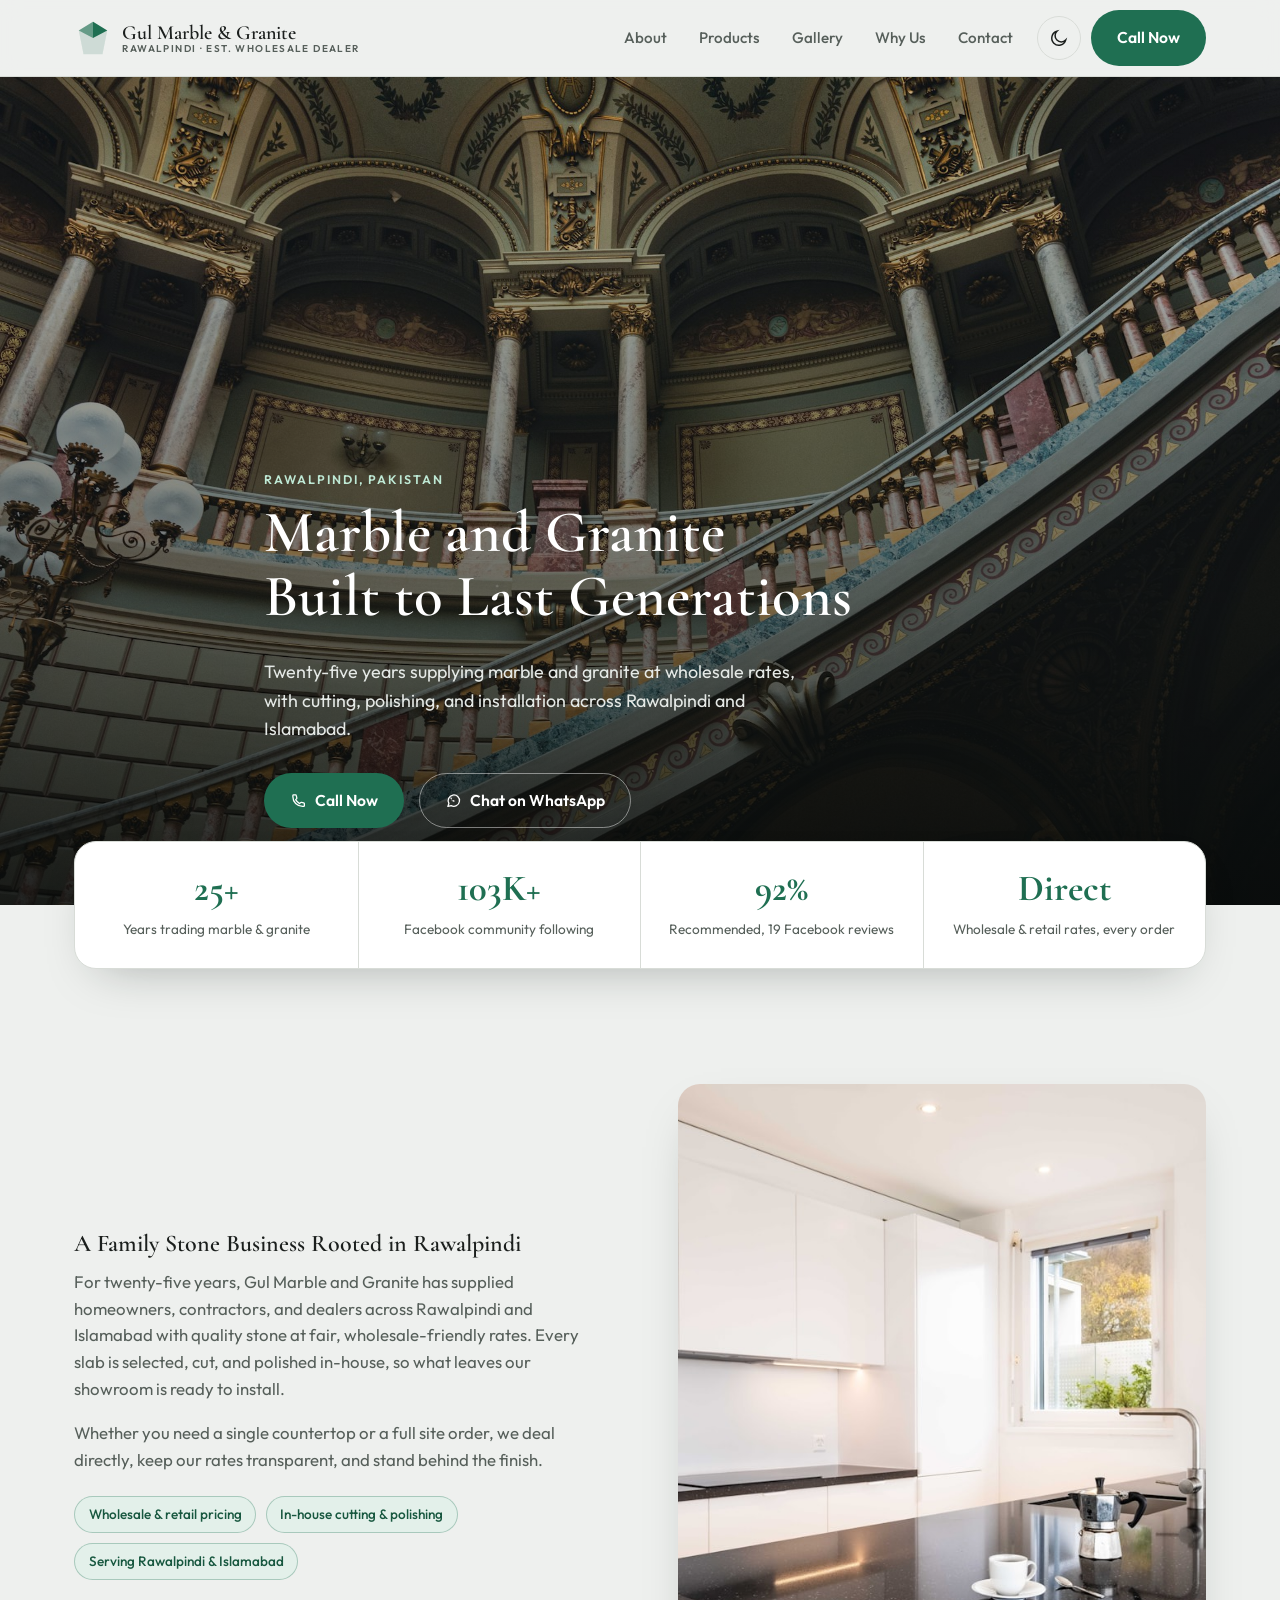
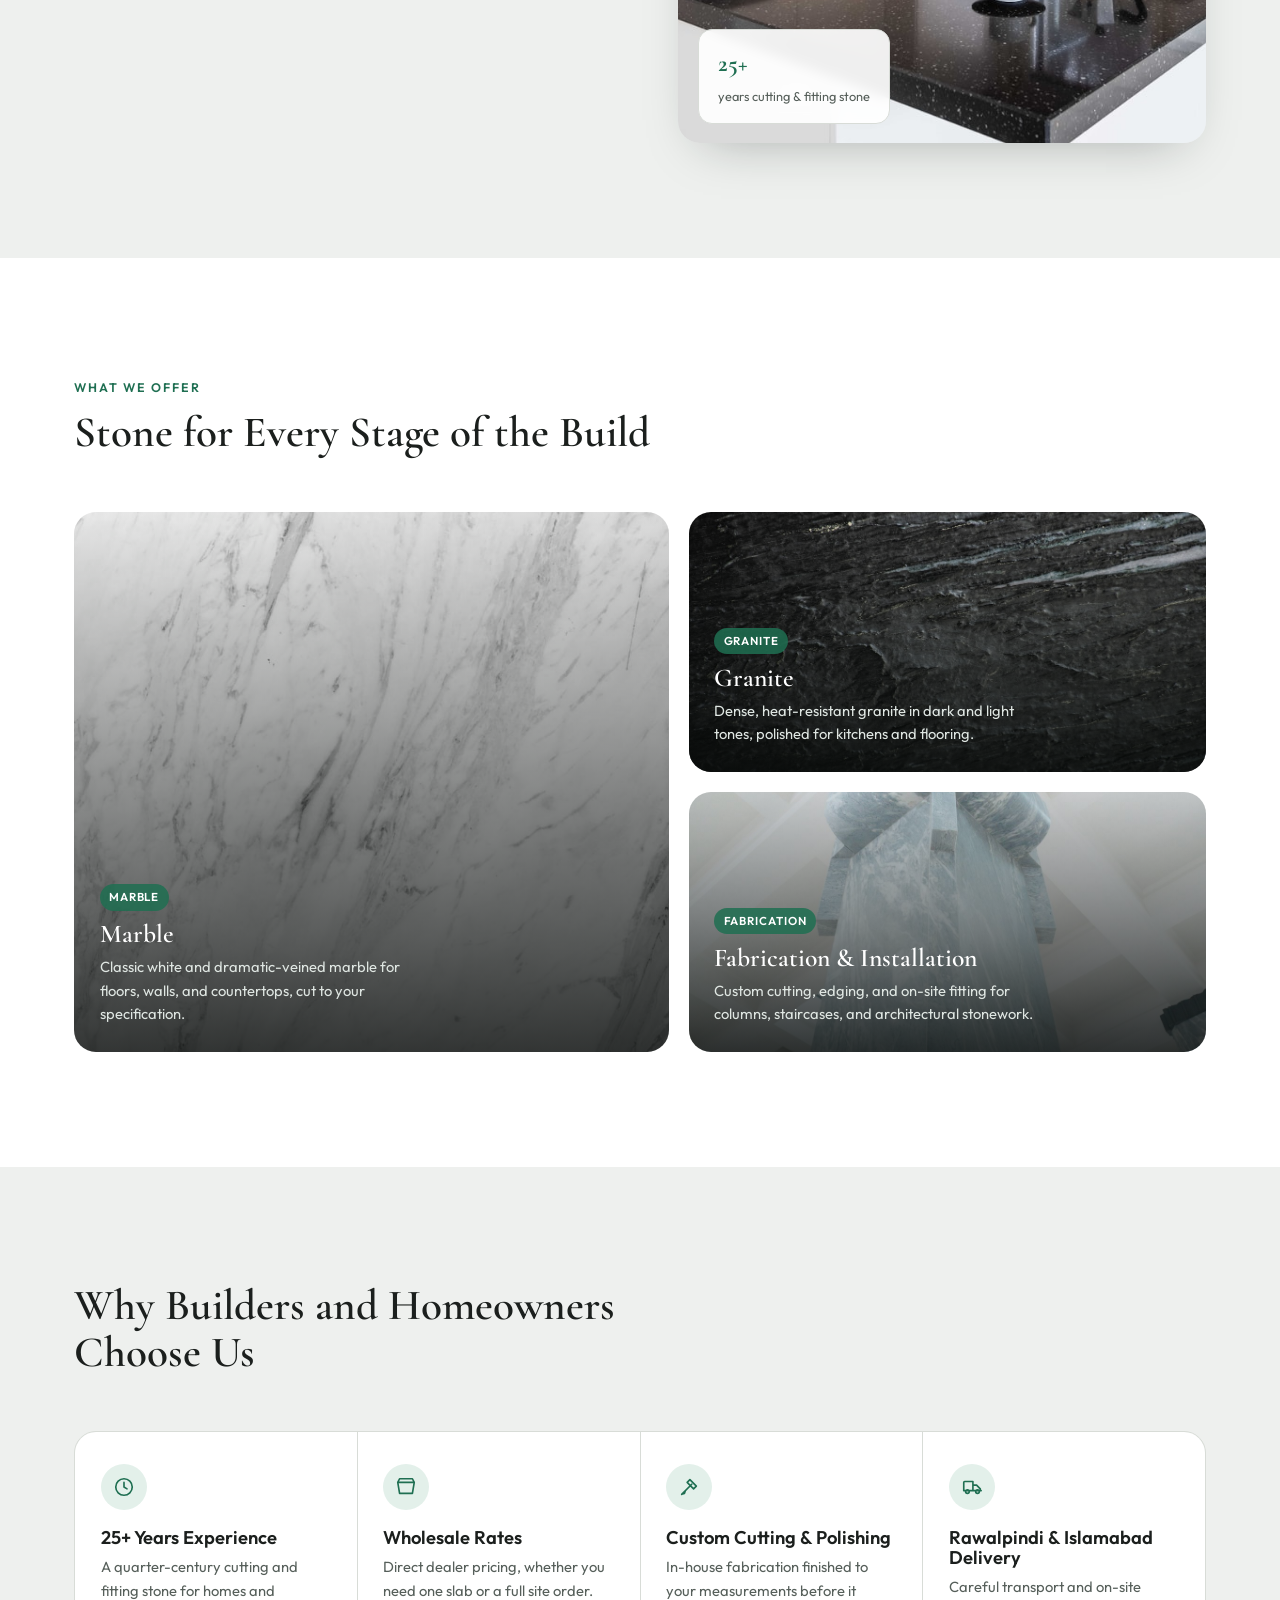
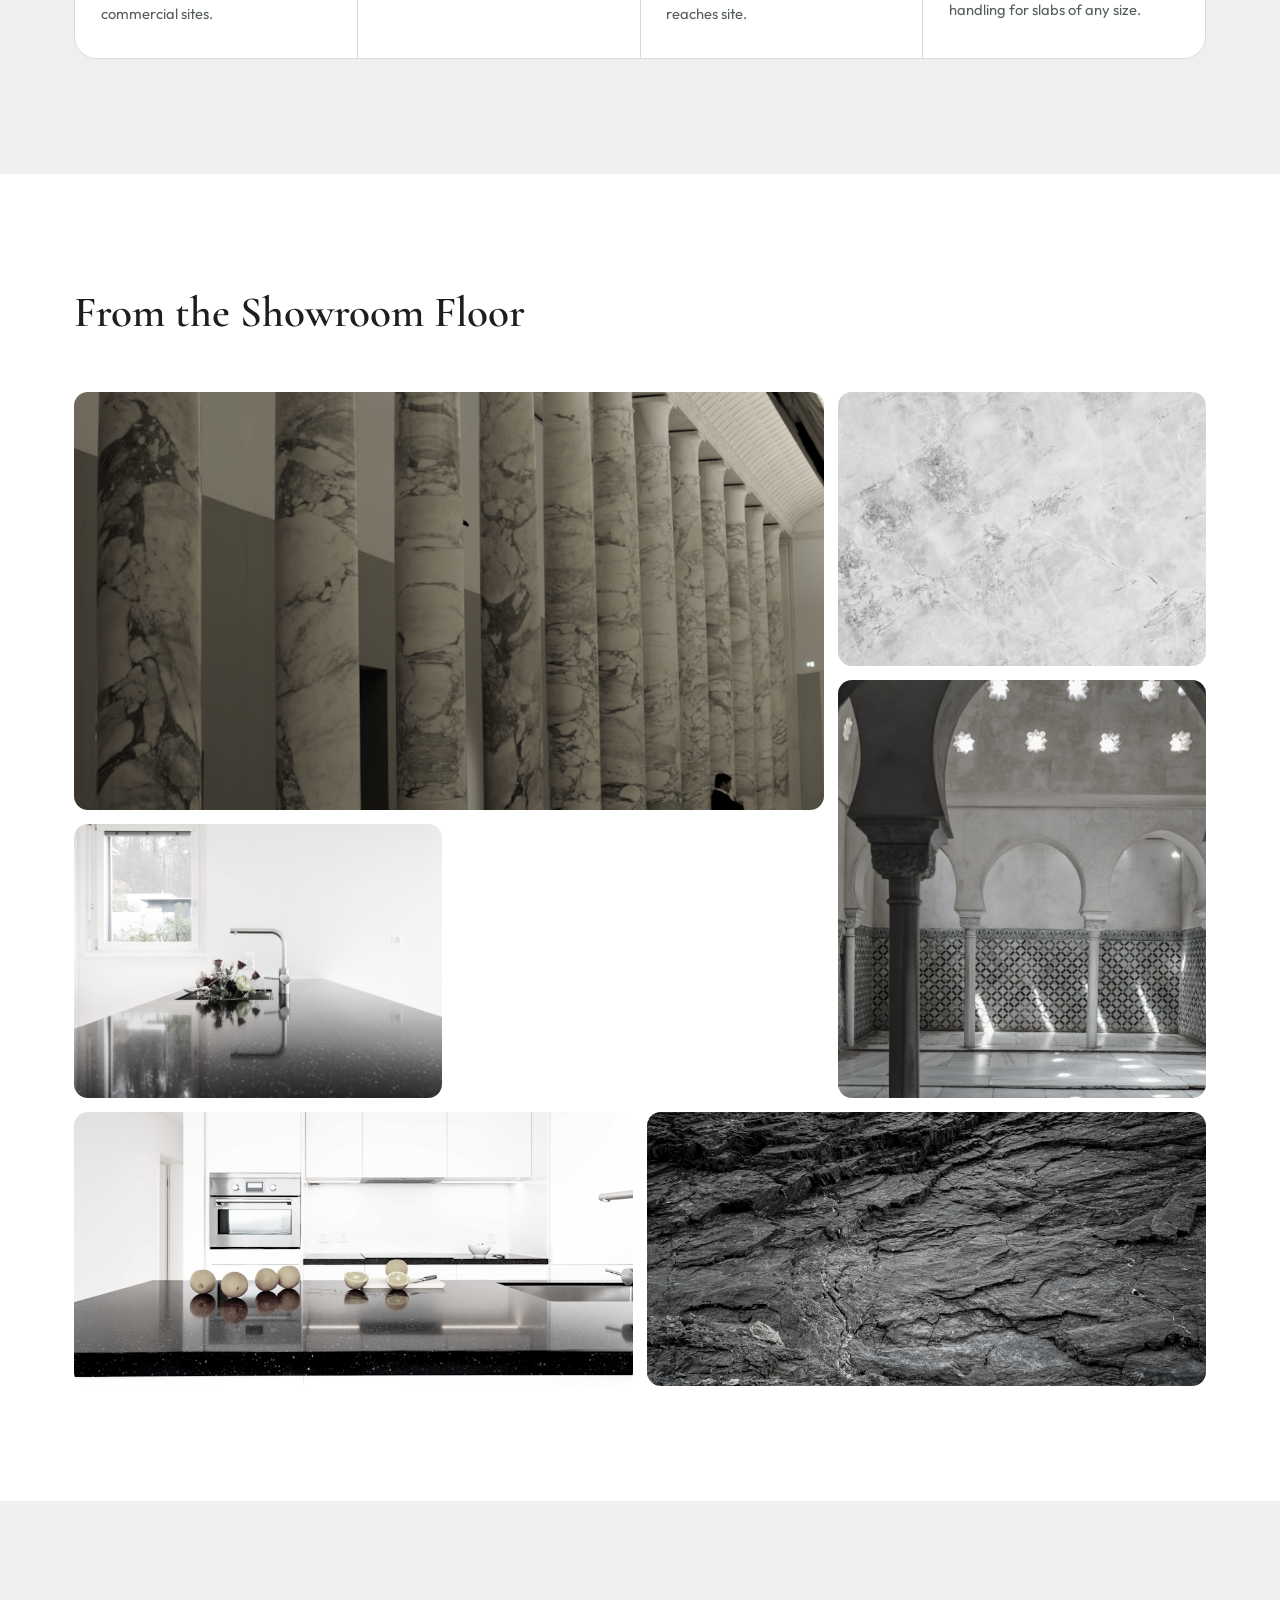
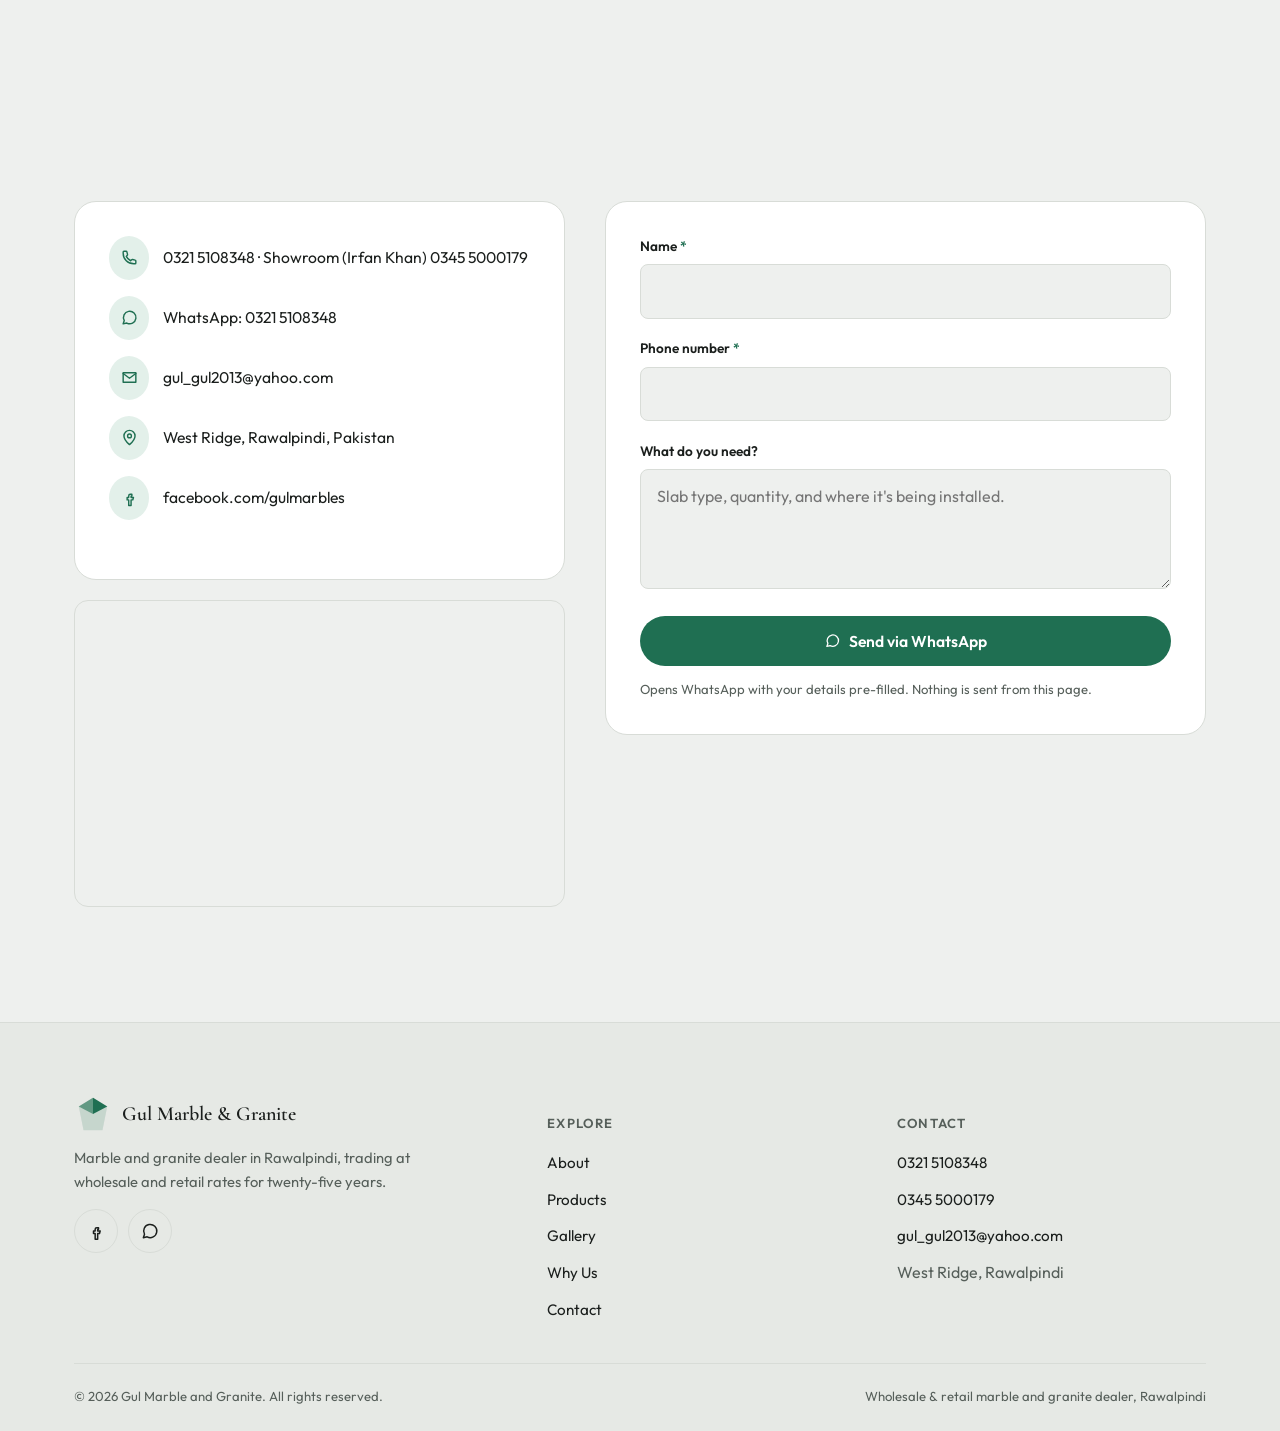
==== index.html @ 04569c01 "Add Gul Marble and Granite marketing website Single-page site for the Rawalpindi marble and granite " ====
<!doctype html>
<html lang="en">
<head>
<meta charset="UTF-8">
<meta name="viewport" content="width=device-width, initial-scale=1">
<title>Gul Marble and Granite | Marble &amp; Granite Dealer in Rawalpindi</title>
<meta name="description" content="Gul Marble and Granite has supplied quality marble and granite at wholesale rates in Rawalpindi for 25 years. Cutting, polishing, and installation for homes and sites across Rawalpindi and Islamabad.">

<link rel="icon" href="data:image/svg+xml,%3Csvg xmlns='http://www.w3.org/2000/svg' viewBox='0 0 24 24'%3E%3Cpolygon points='12,2 21,8 18,22 6,22 3,8' fill='%231f6f52'/%3E%3Cpolygon points='12,2 21,8 12,12' fill='%2317573f'/%3E%3C/svg%3E">

<link rel="preconnect" href="https://fonts.googleapis.com">
<link rel="preconnect" href="https://fonts.gstatic.com" crossorigin>
<link href="https://fonts.googleapis.com/css2?family=Cormorant+Garamond:wght@500;600;700&family=Outfit:wght@400;500;600;700&display=swap" rel="stylesheet">

<link rel="stylesheet" href="assets/css/styles.css">

<script>
  (function(){
    try{
      var saved = localStorage.getItem('gul-theme');
      if(saved){ document.documentElement.setAttribute('data-theme', saved); }
    }catch(e){}
  })();
</script>
</head>
<body>

<a class="visually-hidden" href="#main">Skip to content</a>

<!-- ===================== Header ===================== -->
<header class="site-header">
  <div class="container nav">
    <a href="#top" class="brand" aria-label="Gul Marble and Granite, home">
      <svg class="brand-mark" viewBox="0 0 40 40" fill="none" aria-hidden="true">
        <polygon points="20,3 35,12 30,37 10,37 5,12" fill="currentColor" opacity="0.16"/>
        <polygon points="20,3 35,12 20,20" fill="currentColor"/>
        <polygon points="20,3 5,12 20,20" fill="currentColor" opacity="0.6"/>
      </svg>
      <span class="brand-name">Gul Marble &amp; Granite<small>Rawalpindi &middot; Est. wholesale dealer</small></span>
    </a>

    <ul class="nav-links">
      <li><a href="#about">About</a></li>
      <li><a href="#products">Products</a></li>
      <li><a href="#gallery">Gallery</a></li>
      <li><a href="#why-us">Why Us</a></li>
      <li><a href="#contact">Contact</a></li>
    </ul>

    <div class="nav-actions">
      <button class="icon-btn theme-toggle" id="themeToggle" type="button" aria-label="Toggle dark mode">
        <svg class="moon" viewBox="0 0 24 24" fill="none" stroke="currentColor" stroke-width="1.8" stroke-linecap="round" aria-hidden="true"><path d="M20 14.5A8.5 8.5 0 1 1 9.5 4a7 7 0 0 0 10.5 10.5Z"/></svg>
        <svg class="sun" viewBox="0 0 24 24" fill="none" stroke="currentColor" stroke-width="1.8" stroke-linecap="round" aria-hidden="true"><circle cx="12" cy="12" r="4.2"/><path d="M12 2.5v2.4M12 19.1v2.4M4.4 4.4l1.7 1.7M17.9 17.9l1.7 1.7M2.5 12h2.4M19.1 12h2.4M4.4 19.6l1.7-1.7M17.9 6.1l1.7-1.7"/></svg>
      </button>
      <a href="tel:+923215108348" class="btn btn-primary nav-call-desktop">Call Now</a>
      <button class="nav-toggle" id="navToggle" type="button" aria-label="Open menu" aria-expanded="false" aria-controls="mobilePanel">
        <svg viewBox="0 0 24 24" fill="none" stroke="currentColor" stroke-width="1.8" stroke-linecap="round" aria-hidden="true"><path d="M4 6h16M4 12h16M4 18h16"/></svg>
      </button>
    </div>
  </div>

  <div class="mobile-panel" id="mobilePanel">
    <ul>
      <li><a href="#about">About</a></li>
      <li><a href="#products">Products</a></li>
      <li><a href="#gallery">Gallery</a></li>
      <li><a href="#why-us">Why Us</a></li>
      <li><a href="#contact">Contact</a></li>
    </ul>
    <div class="nav-actions" style="flex-direction:column; align-items:stretch;">
      <a href="tel:+923215108348" class="btn btn-primary btn-block">Call Now &middot; 0321 5108348</a>
      <a href="https://wa.me/923215108348" target="_blank" rel="noopener" class="btn btn-ghost btn-block" style="margin-top:.7rem;">Chat on WhatsApp</a>
    </div>
  </div>
</header>

<main id="main">

  <!-- ===================== Hero ===================== -->
  <section class="hero" id="top">
    <div class="hero-media">
      <img src="assets/img/hero-marble-hall.jpg" alt="Grand marble staircase and columns showcasing fine stonework" loading="eager">
    </div>
    <div class="container hero-inner">
      <span class="eyebrow">Rawalpindi, Pakistan</span>
      <h1>Marble and Granite Built to Last Generations</h1>
      <p>Twenty-five years supplying marble and granite at wholesale rates, with cutting, polishing, and installation across Rawalpindi and Islamabad.</p>
      <div class="hero-ctas">
        <a href="tel:+923215108348" class="btn btn-primary">
          <svg viewBox="0 0 24 24" fill="none" stroke="currentColor" stroke-width="1.8" stroke-linecap="round" stroke-linejoin="round" aria-hidden="true"><path d="M4 5c0-.6.4-1 1-1h2.7c.5 0 .9.3 1 .8l.8 3.3c.1.4 0 .9-.3 1.2L7.9 10.6a13 13 0 0 0 5.5 5.5l1.3-1.3c.3-.3.8-.4 1.2-.3l3.3.8c.5.1.8.5.8 1V19c0 .6-.4 1-1 1h-1.5C9.9 20 4 14.1 4 6.5V5Z"/></svg>
          Call Now
        </a>
        <a href="https://wa.me/923215108348?text=Hi%2C%20I%27d%20like%20to%20ask%20about%20marble%20%2F%20granite%20rates." target="_blank" rel="noopener" class="btn btn-ghost">
          <svg viewBox="0 0 24 24" fill="none" stroke="currentColor" stroke-width="1.8" stroke-linecap="round" stroke-linejoin="round" aria-hidden="true"><path d="M4 20l1.4-4.1A7.9 7.9 0 1 1 8.6 19L4 20Z"/><path d="M8.5 9.8c.3 1.9 2 3.6 3.9 3.9.8.1 1-.5.9-1l-.3-1-1.4-.4-.8.8a5 5 0 0 1-2-2l.8-.8-.4-1.4-1-.3c-.5-.1-1.1.1-1 .9Z" fill="currentColor" stroke="none"/></svg>
          Chat on WhatsApp
        </a>
      </div>
    </div>
  </section>

  <!-- ===================== Stats ===================== -->
  <section class="stats">
    <div class="container">
      <div class="stats-grid reveal">
        <div class="stat">
          <div class="stat-num">25+</div>
          <div class="stat-label">Years trading marble &amp; granite</div>
        </div>
        <div class="stat">
          <div class="stat-num">103K+</div>
          <div class="stat-label">Facebook community following</div>
        </div>
        <div class="stat">
          <div class="stat-num">92%</div>
          <div class="stat-label">Recommended, 19 Facebook reviews</div>
        </div>
        <div class="stat">
          <div class="stat-num">Direct</div>
          <div class="stat-label">Wholesale &amp; retail rates, every order</div>
        </div>
      </div>
    </div>
  </section>

  <!-- ===================== About ===================== -->
  <section class="section" id="about">
    <div class="container about">
      <div class="about-copy reveal">
        <h2>A Family Stone Business Rooted in Rawalpindi</h2>
        <p>For twenty-five years, Gul Marble and Granite has supplied homeowners, contractors, and dealers across Rawalpindi and Islamabad with quality stone at fair, wholesale-friendly rates. Every slab is selected, cut, and polished in-house, so what leaves our showroom is ready to install.</p>
        <p>Whether you need a single countertop or a full site order, we deal directly, keep our rates transparent, and stand behind the finish.</p>
        <ul class="about-tags">
          <li>Wholesale &amp; retail pricing</li>
          <li>In-house cutting &amp; polishing</li>
          <li>Serving Rawalpindi &amp; Islamabad</li>
        </ul>
      </div>
      <div class="about-media reveal">
        <img src="assets/img/about-granite-kitchen.jpg" alt="Kitchen island finished with a polished black granite countertop" loading="lazy">
        <div class="about-badge">
          <strong>25+</strong>
          <span>years cutting &amp; fitting stone</span>
        </div>
      </div>
    </div>
  </section>

  <!-- ===================== Products ===================== -->
  <section class="section surface-alt" id="products">
    <div class="container">
      <div class="section-head reveal">
        <span class="eyebrow">What We Offer</span>
        <h2>Stone for Every Stage of the Build</h2>
      </div>

      <div class="bento reveal">
        <article class="bento-card is-tall">
          <img src="assets/img/cat-marble.jpg" alt="Close-up of white Carrara-style marble with grey veining" loading="lazy">
          <div class="bento-content">
            <span class="bento-tag">Marble</span>
            <h3>Marble</h3>
            <p>Classic white and dramatic-veined marble for floors, walls, and countertops, cut to your specification.</p>
          </div>
        </article>

        <article class="bento-card">
          <img src="assets/img/cat-granite.jpg" alt="Close-up of dark polished granite stone" loading="lazy">
          <div class="bento-content">
            <span class="bento-tag">Granite</span>
            <h3>Granite</h3>
            <p>Dense, heat-resistant granite in dark and light tones, polished for kitchens and flooring.</p>
          </div>
        </article>

        <article class="bento-card">
          <img src="assets/img/cat-wholesale.jpg" alt="Sculptural marble column inside a modern hall" loading="lazy">
          <div class="bento-content">
            <span class="bento-tag">Fabrication</span>
            <h3>Fabrication &amp; Installation</h3>
            <p>Custom cutting, edging, and on-site fitting for columns, staircases, and architectural stonework.</p>
          </div>
        </article>
      </div>
    </div>
  </section>

  <!-- ===================== Why us ===================== -->
  <section class="section" id="why-us">
    <div class="container">
      <div class="section-head reveal">
        <h2>Why Builders and Homeowners Choose Us</h2>
      </div>

      <div class="feature-row reveal">
        <div class="feature">
          <div class="feature-icon">
            <svg viewBox="0 0 24 24" fill="none" stroke="currentColor" stroke-width="1.8" stroke-linecap="round" stroke-linejoin="round" aria-hidden="true"><circle cx="12" cy="12" r="9"/><path d="M12 7v5l3.3 2"/></svg>
          </div>
          <h3>25+ Years Experience</h3>
          <p>A quarter-century cutting and fitting stone for homes and commercial sites.</p>
        </div>
        <div class="feature">
          <div class="feature-icon">
            <svg viewBox="0 0 24 24" fill="none" stroke="currentColor" stroke-width="1.8" stroke-linecap="round" stroke-linejoin="round" aria-hidden="true"><path d="M3 7h18M3 7l2 12h14l2-12M3 7l2-4h14l2 4"/></svg>
          </div>
          <h3>Wholesale Rates</h3>
          <p>Direct dealer pricing, whether you need one slab or a full site order.</p>
        </div>
        <div class="feature">
          <div class="feature-icon">
            <svg viewBox="0 0 24 24" fill="none" stroke="currentColor" stroke-width="1.8" stroke-linecap="round" stroke-linejoin="round" aria-hidden="true"><path d="M4 20 15 9M13 4l7 7-3 3-7-7 3-3ZM4 20l3-1 1-3"/></svg>
          </div>
          <h3>Custom Cutting &amp; Polishing</h3>
          <p>In-house fabrication finished to your measurements before it reaches site.</p>
        </div>
        <div class="feature">
          <div class="feature-icon">
            <svg viewBox="0 0 24 24" fill="none" stroke="currentColor" stroke-width="1.8" stroke-linecap="round" stroke-linejoin="round" aria-hidden="true"><path d="M3 16V7a1 1 0 0 1 1-1h9v10M3 16h10M13 10h4l4 4v2M13 16h9M7 19a2 2 0 1 0 0-4 2 2 0 0 0 0 4ZM18 19a2 2 0 1 0 0-4 2 2 0 0 0 0 4Z"/></svg>
          </div>
          <h3>Rawalpindi &amp; Islamabad Delivery</h3>
          <p>Careful transport and on-site handling for slabs of any size.</p>
        </div>
      </div>
    </div>
  </section>

  <!-- ===================== Gallery ===================== -->
  <section class="section surface-alt" id="gallery">
    <div class="container">
      <div class="section-head reveal">
        <h2>From the Showroom Floor</h2>
      </div>
      <div class="gallery-grid reveal">
        <div class="gallery-item"><img src="assets/img/gallery-3.jpg" alt="Row of marble columns lining a grand hallway" loading="lazy"></div>
        <div class="gallery-item"><img src="assets/img/gallery-1.jpg" alt="Detailed grey and white marble veining" loading="lazy"></div>
        <div class="gallery-item"><img src="assets/img/gallery-5.jpg" alt="Marble arches and mosaic tilework in a traditional interior" loading="lazy"></div>
        <div class="gallery-item"><img src="assets/img/gallery-6.jpg" alt="Polished black granite counter with a modern faucet" loading="lazy"></div>
        <div class="gallery-item"><img src="assets/img/gallery-2.jpg" alt="Modern kitchen finished with a black granite island" loading="lazy"></div>
        <div class="gallery-item"><img src="assets/img/gallery-4.jpg" alt="Raw stone face showing natural mineral layering" loading="lazy"></div>
      </div>
    </div>
  </section>

  <!-- ===================== Contact ===================== -->
  <section class="section" id="contact">
    <div class="container">
      <div class="section-head reveal">
        <span class="eyebrow">Get In Touch</span>
        <h2>Visit the Showroom or Reach Out Directly</h2>
      </div>

      <div class="contact-grid reveal">
        <div>
          <div class="contact-card" style="margin-bottom:20px;">
            <ul class="contact-list">
              <li>
                <a href="tel:+923215108348">
                  <span class="ico"><svg viewBox="0 0 24 24" fill="none" stroke="currentColor" stroke-width="1.8" stroke-linecap="round" stroke-linejoin="round" aria-hidden="true"><path d="M4 5c0-.6.4-1 1-1h2.7c.5 0 .9.3 1 .8l.8 3.3c.1.4 0 .9-.3 1.2L7.9 10.6a13 13 0 0 0 5.5 5.5l1.3-1.3c.3-.3.8-.4 1.2-.3l3.3.8c.5.1.8.5.8 1V19c0 .6-.4 1-1 1h-1.5C9.9 20 4 14.1 4 6.5V5Z"/></svg></span>
                  0321 5108348 &middot; Showroom (Irfan Khan) 0345 5000179
                </a>
              </li>
              <li>
                <a href="https://wa.me/923215108348" target="_blank" rel="noopener">
                  <span class="ico"><svg viewBox="0 0 24 24" fill="none" stroke="currentColor" stroke-width="1.8" stroke-linecap="round" stroke-linejoin="round" aria-hidden="true"><path d="M4 20l1.4-4.1A7.9 7.9 0 1 1 8.6 19L4 20Z"/></svg></span>
                  WhatsApp: 0321 5108348
                </a>
              </li>
              <li>
                <a href="mailto:gul_gul2013@yahoo.com">
                  <span class="ico"><svg viewBox="0 0 24 24" fill="none" stroke="currentColor" stroke-width="1.8" stroke-linecap="round" stroke-linejoin="round" aria-hidden="true"><path d="M4 6h16v12H4V6Z"/><path d="m4 7 8 6 8-6"/></svg></span>
                  gul_gul2013@yahoo.com
                </a>
              </li>
              <li>
                <span>
                  <span class="ico"><svg viewBox="0 0 24 24" fill="none" stroke="currentColor" stroke-width="1.8" stroke-linecap="round" stroke-linejoin="round" aria-hidden="true"><path d="M12 21s-7-6.1-7-11a7 7 0 0 1 14 0c0 4.9-7 11-7 11Z"/><circle cx="12" cy="10" r="2.4"/></svg></span>
                  West Ridge, Rawalpindi, Pakistan
                </span>
              </li>
              <li>
                <a href="https://www.facebook.com/gulmarbles" target="_blank" rel="noopener">
                  <span class="ico"><svg viewBox="0 0 24 24" fill="none" stroke="currentColor" stroke-width="1.8" stroke-linecap="round" stroke-linejoin="round" aria-hidden="true"><path d="M15 8h-2a2 2 0 0 0-2 2v2H9v3h2v7h3v-7h2.2l.8-3H14v-1.5c0-.4.3-.5.6-.5H15V8Z"/></svg></span>
                  facebook.com/gulmarbles
                </a>
              </li>
            </ul>
          </div>
          <div class="map-frame">
            <iframe
              src="https://www.google.com/maps?q=Gul+Marble+and+Granite,+West+Ridge,+Rawalpindi,+Pakistan&output=embed"
              title="Map location of Gul Marble and Granite, West Ridge, Rawalpindi"
              loading="lazy"
              referrerpolicy="no-referrer-when-downgrade"></iframe>
          </div>
        </div>

        <form class="form-card" id="contactForm">
          <div class="field">
            <label for="cf-name">Name <span class="req">*</span></label>
            <input type="text" id="cf-name" name="name" required autocomplete="name">
          </div>
          <div class="field">
            <label for="cf-phone">Phone number <span class="req">*</span></label>
            <input type="tel" id="cf-phone" name="phone" required autocomplete="tel" inputmode="tel">
          </div>
          <div class="field">
            <label for="cf-message">What do you need?</label>
            <textarea id="cf-message" name="message" placeholder="Slab type, quantity, and where it's being installed."></textarea>
          </div>
          <button type="submit" class="btn btn-primary btn-block">
            <svg viewBox="0 0 24 24" fill="none" stroke="currentColor" stroke-width="1.8" stroke-linecap="round" stroke-linejoin="round" aria-hidden="true"><path d="M4 20l1.4-4.1A7.9 7.9 0 1 1 8.6 19L4 20Z"/></svg>
            Send via WhatsApp
          </button>
          <p class="form-note" id="formNote">Opens WhatsApp with your details pre-filled. Nothing is sent from this page.</p>
        </form>
      </div>
    </div>
  </section>

</main>

<!-- ===================== Footer ===================== -->
<footer class="site-footer">
  <div class="container">
    <div class="footer-grid">
      <div class="footer-brand">
        <a href="#top" class="brand" aria-label="Gul Marble and Granite, home">
          <svg class="brand-mark" viewBox="0 0 40 40" fill="none" aria-hidden="true">
            <polygon points="20,3 35,12 30,37 10,37 5,12" fill="currentColor" opacity="0.16"/>
            <polygon points="20,3 35,12 20,20" fill="currentColor"/>
            <polygon points="20,3 5,12 20,20" fill="currentColor" opacity="0.6"/>
          </svg>
          <span class="brand-name">Gul Marble &amp; Granite</span>
        </a>
        <p>Marble and granite dealer in Rawalpindi, trading at wholesale and retail rates for twenty-five years.</p>
        <div class="footer-social">
          <a class="icon-btn" href="https://www.facebook.com/gulmarbles" target="_blank" rel="noopener" aria-label="Gul Marble and Granite on Facebook">
            <svg viewBox="0 0 24 24" fill="none" stroke="currentColor" stroke-width="1.8" stroke-linecap="round" stroke-linejoin="round" aria-hidden="true"><path d="M15 8h-2a2 2 0 0 0-2 2v2H9v3h2v7h3v-7h2.2l.8-3H14v-1.5c0-.4.3-.5.6-.5H15V8Z"/></svg>
          </a>
          <a class="icon-btn" href="https://wa.me/923215108348" target="_blank" rel="noopener" aria-label="Chat with Gul Marble and Granite on WhatsApp">
            <svg viewBox="0 0 24 24" fill="none" stroke="currentColor" stroke-width="1.8" stroke-linecap="round" stroke-linejoin="round" aria-hidden="true"><path d="M4 20l1.4-4.1A7.9 7.9 0 1 1 8.6 19L4 20Z"/></svg>
          </a>
        </div>
      </div>

      <div class="footer-col">
        <h4>Explore</h4>
        <ul>
          <li><a href="#about">About</a></li>
          <li><a href="#products">Products</a></li>
          <li><a href="#gallery">Gallery</a></li>
          <li><a href="#why-us">Why Us</a></li>
          <li><a href="#contact">Contact</a></li>
        </ul>
      </div>

      <div class="footer-col">
        <h4>Contact</h4>
        <ul>
          <li><a href="tel:+923215108348">0321 5108348</a></li>
          <li><a href="tel:+923455000179">0345 5000179</a></li>
          <li><a href="mailto:gul_gul2013@yahoo.com">gul_gul2013@yahoo.com</a></li>
          <li><span style="color:var(--text-muted)">West Ridge, Rawalpindi</span></li>
        </ul>
      </div>
    </div>

    <div class="footer-bottom">
      <span>&copy; <span id="year"></span> Gul Marble and Granite. All rights reserved.</span>
      <span>Wholesale &amp; retail marble and granite dealer, Rawalpindi</span>
    </div>
  </div>
</footer>

<a class="fab-whatsapp" href="https://wa.me/923215108348" target="_blank" rel="noopener" aria-label="Chat on WhatsApp">
  <svg viewBox="0 0 24 24" fill="currentColor" aria-hidden="true"><path d="M12 2a10 10 0 0 0-8.6 15L2 22l5.2-1.4A10 10 0 1 0 12 2Zm5.4 14.2c-.2.6-1.3 1.2-1.9 1.3-.5.1-1.1.1-1.8-.1a15 15 0 0 1-5.4-3.4 15.8 15.8 0 0 1-2.4-3.5c-.5-1-.1-1.6.3-2l.6-.6c.3-.3.5-.5.4-.9-.1-.4-1-2.3-1.3-3.1-.3-.7-.6-.6-.9-.6h-.7c-.2 0-.6.1-1 .5C2.9 4.2 2 5.4 2 7.5c0 2.1 1.5 4.2 1.7 4.5.2.3 3 4.6 7.2 6.4 1 .4 1.8.7 2.4.9 1 .3 1.9.3 2.6.2.8-.1 2.3-1 2.6-1.9.3-.9.3-1.6.2-1.8-.1-.2-.4-.3-.9-.5Z"/></svg>
</a>

<script src="assets/js/main.js"></script>
</body>
</html>
---- assets/css/styles.css ----
/* ===========================================================
   Gul Marble and Granite, stylesheet
   =========================================================== */

:root{
  --font-display: 'Cormorant Garamond', Georgia, serif;
  --font-body: 'Outfit', -apple-system, BlinkMacSystemFont, 'Segoe UI', sans-serif;

  /* light theme (default) */
  --bg: #eef0ee;
  --surface: #ffffff;
  --surface-2: #e6e9e5;
  --text: #1b1f1d;
  --text-muted: #565f5a;
  --border: #d8dcd7;
  --accent: #1f6f52;
  --accent-strong: #17573f;
  --accent-soft: #e3f0ea;
  --accent-contrast: #ffffff;
  --shadow: 0 20px 50px -25px rgba(20, 30, 25, 0.35);
  --overlay-scrim: linear-gradient(180deg, rgba(10,14,12,0.15) 0%, rgba(10,14,12,0.55) 65%, rgba(8,11,10,0.85) 100%);

  --radius-sm: 8px;
  --radius-md: 14px;
  --radius-lg: 22px;

  --ease-out: cubic-bezier(.16,.8,.32,1);
  --ease-in-out: cubic-bezier(.65,0,.35,1);
  --dur-fast: 160ms;
  --dur-med: 420ms;
  --dur-slow: 760ms;

  color-scheme: light;
}

:root:not([data-theme="light"]){
  @media (prefers-color-scheme: dark){
    --bg: #141715;
    --surface: #1b1f1c;
    --surface-2: #232824;
    --text: #eef1ee;
    --text-muted: #a7ada7;
    --border: #2c322d;
    --accent: #3fae82;
    --accent-strong: #57c093;
    --accent-soft: #1c2b23;
    --accent-contrast: #0c1210;
    --shadow: 0 20px 60px -20px rgba(0,0,0,0.6);
    --overlay-scrim: linear-gradient(180deg, rgba(6,9,7,0.25) 0%, rgba(6,9,7,0.65) 65%, rgba(4,6,5,0.92) 100%);
    color-scheme: dark;
  }
}

:root[data-theme="dark"]{
  --bg: #141715;
  --surface: #1b1f1c;
  --surface-2: #232824;
  --text: #eef1ee;
  --text-muted: #a7ada7;
  --border: #2c322d;
  --accent: #3fae82;
  --accent-strong: #57c093;
  --accent-soft: #1c2b23;
  --accent-contrast: #0c1210;
  --shadow: 0 20px 60px -20px rgba(0,0,0,0.6);
  --overlay-scrim: linear-gradient(180deg, rgba(6,9,7,0.25) 0%, rgba(6,9,7,0.65) 65%, rgba(4,6,5,0.92) 100%);
  color-scheme: dark;
}

*, *::before, *::after{ box-sizing: border-box; }
html{ scroll-behavior: smooth; }
@media (prefers-reduced-motion: reduce){
  html{ scroll-behavior: auto; }
}

body{
  margin: 0;
  background: var(--bg);
  color: var(--text);
  font-family: var(--font-body);
  font-size: 16px;
  line-height: 1.6;
  -webkit-font-smoothing: antialiased;
  overflow-x: hidden;
}

img{ max-width: 100%; display: block; }

h1, h2, h3{
  font-family: var(--font-display);
  font-weight: 600;
  line-height: 1.08;
  margin: 0 0 .5em;
  color: var(--text);
}

p{ margin: 0 0 1em; color: var(--text-muted); }

a{ color: inherit; text-decoration: none; }

button{ font-family: inherit; cursor: pointer; }

.visually-hidden{
  position: absolute;
  width: 1px; height: 1px;
  padding: 0; margin: -1px;
  overflow: hidden;
  clip: rect(0,0,0,0);
  white-space: nowrap;
  border: 0;
}

/* focus visibility */
a:focus-visible,
button:focus-visible,
input:focus-visible,
textarea:focus-visible{
  outline: 2px solid var(--accent);
  outline-offset: 3px;
  border-radius: 4px;
}

.container{
  width: 100%;
  max-width: 1180px;
  margin-inline: auto;
  padding-inline: 24px;
}

.eyebrow{
  display: inline-block;
  font-size: 0.78rem;
  font-weight: 600;
  letter-spacing: 0.16em;
  text-transform: uppercase;
  color: var(--accent);
  margin-bottom: 0.9em;
}

.section{
  padding: clamp(64px, 9vw, 128px) 0;
}
.section-head{
  max-width: 640px;
  margin-bottom: clamp(32px, 5vw, 56px);
}
.section-head h2{
  font-size: clamp(1.9rem, 3.4vw, 2.7rem);
}
.section-head--center{
  margin-inline: auto;
  text-align: center;
}

.surface-alt{ background: var(--surface); }

/* buttons */
.btn{
  display: inline-flex;
  align-items: center;
  justify-content: center;
  gap: 0.5em;
  padding: 0.9em 1.6em;
  min-height: 48px;
  border-radius: 999px;
  font-weight: 600;
  font-size: 0.98rem;
  border: 1px solid transparent;
  transition: transform var(--dur-fast) var(--ease-out),
              background-color var(--dur-fast) var(--ease-out),
              border-color var(--dur-fast) var(--ease-out),
              box-shadow var(--dur-fast) var(--ease-out);
  white-space: nowrap;
}
.btn:active{ transform: scale(0.97); }
.btn-primary{
  background: var(--accent);
  color: var(--accent-contrast);
}
.btn-primary:hover{ background: var(--accent-strong); box-shadow: var(--shadow); }
.btn-ghost{
  background: transparent;
  border-color: var(--border);
  color: var(--text);
}
.btn-ghost:hover{ border-color: var(--accent); color: var(--accent); }
.btn-block{ width: 100%; }
.btn svg{ width: 1.1em; height: 1.1em; flex: none; }

/* ===================== Header ===================== */
.site-header{
  position: sticky;
  top: 0;
  z-index: 100;
  background: color-mix(in srgb, var(--bg) 88%, transparent);
  backdrop-filter: blur(10px) saturate(1.1);
  border-bottom: 1px solid var(--border);
}
.nav{
  display: flex;
  align-items: center;
  justify-content: space-between;
  gap: 1.5rem;
  height: 76px;
}
.brand{
  display: flex;
  align-items: center;
  gap: 0.65rem;
  font-family: var(--font-display);
  font-weight: 600;
  font-size: 1.25rem;
  flex: 1 1 auto;
  min-width: 0;
}
.brand-mark{ width: 38px; height: 38px; flex: none; color: var(--accent); }
.brand-name{
  line-height: 1.1;
  min-width: 0;
  overflow: hidden;
  text-overflow: ellipsis;
  white-space: nowrap;
}
.brand-name small{
  display: block;
  font-family: var(--font-body);
  font-size: 0.62rem;
  font-weight: 600;
  letter-spacing: 0.14em;
  text-transform: uppercase;
  color: var(--text-muted);
  overflow: hidden;
  text-overflow: ellipsis;
}

@media (max-width: 480px){
  .brand{ font-size: 1.05rem; gap: 0.5rem; }
  .brand-mark{ width: 30px; height: 30px; }
  .brand-name small{ display: none; }
}

.nav-links{
  display: flex;
  align-items: center;
  gap: 2rem;
  list-style: none;
  margin: 0; padding: 0;
  font-weight: 500;
  font-size: 0.95rem;
}
.nav-links a{
  color: var(--text-muted);
  position: relative;
  padding: 0.3em 0;
  transition: color var(--dur-fast) var(--ease-out);
}
.nav-links a:hover{ color: var(--text); }
.nav-links a::after{
  content: "";
  position: absolute;
  left: 0; right: 100%;
  bottom: -2px;
  height: 2px;
  background: var(--accent);
  transition: right var(--dur-med) var(--ease-out);
}
.nav-links a:hover::after{ right: 0; }

.nav-actions{ display: flex; align-items: center; gap: 0.6rem; flex: none; }

.icon-btn{
  display: inline-flex;
  align-items: center;
  justify-content: center;
  width: 44px; height: 44px;
  border-radius: 50%;
  border: 1px solid var(--border);
  background: transparent;
  color: var(--text);
  transition: border-color var(--dur-fast) var(--ease-out), color var(--dur-fast) var(--ease-out), transform var(--dur-fast) var(--ease-out);
}
.icon-btn:hover{ border-color: var(--accent); color: var(--accent); }
.icon-btn:active{ transform: scale(0.94); }
.icon-btn svg{ width: 20px; height: 20px; }

.theme-toggle .sun{ display: none; }
:root[data-theme="dark"] .theme-toggle .sun{ display: block; }
:root[data-theme="dark"] .theme-toggle .moon{ display: none; }
@media (prefers-color-scheme: dark){
  :root:not([data-theme="light"]) .theme-toggle .sun{ display: block; }
  :root:not([data-theme="light"]) .theme-toggle .moon{ display: none; }
}

.nav-toggle{ display: none; }

.mobile-panel{
  position: fixed;
  inset: 76px 0 0 0;
  background: var(--bg);
  transform: translateY(-8px);
  opacity: 0;
  visibility: hidden;
  transition: opacity var(--dur-med) var(--ease-out), transform var(--dur-med) var(--ease-out), visibility 0s linear var(--dur-med);
  z-index: 90;
  overflow-y: auto;
}
.mobile-panel.is-open{
  opacity: 1;
  transform: translateY(0);
  visibility: visible;
  transition: opacity var(--dur-med) var(--ease-out), transform var(--dur-med) var(--ease-out);
}
.mobile-panel ul{
  list-style: none;
  margin: 0; padding: 32px 24px;
  display: flex; flex-direction: column; gap: 4px;
}
.mobile-panel a{
  display: block;
  padding: 16px 4px;
  font-family: var(--font-display);
  font-size: 1.5rem;
  font-weight: 600;
  border-bottom: 1px solid var(--border);
  min-height: 44px;
}
.mobile-panel .nav-actions{ padding: 8px 24px 32px; }

@media (max-width: 900px){
  .nav-links{ display: none; }
  .nav-call-desktop{ display: none; }
  .nav-toggle{
    display: inline-flex;
    align-items: center; justify-content: center;
    width: 44px; height: 44px;
    border-radius: 50%;
    border: 1px solid var(--border);
    background: transparent;
    color: var(--text);
  }
  .nav-toggle svg{ width: 22px; height: 22px; }
}

/* ===================== Hero ===================== */
.hero{
  position: relative;
  min-height: 92vh;
  min-height: 92dvh;
  display: flex;
  align-items: flex-end;
  padding-top: clamp(48px, 6vw, 96px);
  padding-bottom: clamp(48px, 6vw, 88px);
  color: #f4f6f4;
  overflow: hidden;
}
.hero-media{
  position: absolute;
  inset: 0;
  z-index: -1;
}
.hero-media img{
  width: 100%; height: 100%;
  object-fit: cover;
  object-position: center 30%;
}
.hero-media::after{
  content: "";
  position: absolute;
  inset: 0;
  background: var(--overlay-scrim);
}
.hero-inner{ max-width: 800px; }
.hero .eyebrow{ color: #bfe9d5; }
.hero h1{
  font-size: clamp(2.2rem, 4.6vw, 3.8rem);
  color: #ffffff;
  text-wrap: balance;
}
.hero p{
  color: #e5e9e6;
  font-size: clamp(1rem, 1.4vw, 1.15rem);
  max-width: 46ch;
}
.hero-ctas{
  display: flex;
  flex-wrap: wrap;
  gap: 0.9rem;
  margin-top: 1.8rem;
}
.hero-ctas .btn-ghost{
  border-color: rgba(255,255,255,0.45);
  color: #fff;
}
.hero-ctas .btn-ghost:hover{ border-color: #fff; color: #fff; background: rgba(255,255,255,0.08); }

/* ===================== Stats strip ===================== */
.stats{
  position: relative;
  z-index: 2;
  margin-top: -64px;
}
.stats-grid{
  background: var(--surface);
  border: 1px solid var(--border);
  border-radius: var(--radius-lg);
  box-shadow: var(--shadow);
  display: grid;
  grid-template-columns: repeat(4, 1fr);
  gap: 0;
  overflow: hidden;
}
.stat{
  padding: 1.8rem 1.4rem;
  text-align: center;
  border-left: 1px solid var(--border);
}
.stat:first-child{ border-left: none; }
.stat-num{
  font-family: var(--font-display);
  font-size: clamp(1.7rem, 3vw, 2.3rem);
  font-weight: 700;
  color: var(--accent);
  line-height: 1;
  margin-bottom: 0.35em;
}
.stat-label{
  font-size: 0.85rem;
  color: var(--text-muted);
  line-height: 1.35;
}
@media (max-width: 760px){
  .stats{ margin-top: -40px; }
  .stats-grid{ grid-template-columns: repeat(2, 1fr); }
  .stat{ border-left: none; border-top: 1px solid var(--border); padding: 1.4rem 1rem; }
  .stat:nth-child(1), .stat:nth-child(2){ border-top: none; }
}

/* ===================== About (split) ===================== */
.about{
  display: grid;
  grid-template-columns: 1fr 1fr;
  gap: clamp(32px, 6vw, 80px);
  align-items: center;
}
.about-copy p{ font-size: 1.05rem; max-width: 52ch; }
.about-tags{
  display: flex; flex-wrap: wrap; gap: 0.6rem;
  margin-top: 1.4rem; list-style: none; padding: 0;
}
.about-tags li{
  font-size: 0.85rem;
  font-weight: 500;
  padding: 0.5em 1em;
  border-radius: 999px;
  background: var(--accent-soft);
  color: var(--accent-strong);
  border: 1px solid color-mix(in srgb, var(--accent) 30%, transparent);
}
.about-media{
  position: relative;
  border-radius: var(--radius-lg);
  overflow: hidden;
  aspect-ratio: 4/5;
  box-shadow: var(--shadow);
}
.about-media img{ width: 100%; height: 100%; object-fit: cover; }
.about-badge{
  position: absolute;
  left: 1.2rem; bottom: 1.2rem;
  background: color-mix(in srgb, var(--surface) 92%, transparent);
  backdrop-filter: blur(6px);
  border: 1px solid var(--border);
  border-radius: var(--radius-md);
  padding: 0.9rem 1.2rem;
  max-width: 220px;
}
.about-badge strong{
  display: block;
  font-family: var(--font-display);
  font-size: 1.5rem;
  color: var(--accent);
}
.about-badge span{ font-size: 0.8rem; color: var(--text-muted); }

@media (max-width: 860px){
  .about{ grid-template-columns: 1fr; }
  .about-media{ order: -1; aspect-ratio: 16/11; }
}

/* ===================== Products (bento) ===================== */
.bento{
  display: grid;
  grid-template-columns: 1.15fr 1fr;
  grid-template-rows: repeat(2, minmax(200px, auto));
  gap: 20px;
}
.bento-card{
  position: relative;
  border-radius: var(--radius-lg);
  overflow: hidden;
  min-height: 260px;
  isolation: isolate;
}
.bento-card.is-tall{ grid-row: span 2; min-height: 540px; }
.bento-card img{
  position: absolute; inset: 0;
  width: 100%; height: 100%; object-fit: cover;
  transition: transform var(--dur-slow) var(--ease-out);
}
.bento-card::after{
  content: "";
  position: absolute; inset: 0;
  background: linear-gradient(180deg, rgba(10,14,12,0.05) 0%, rgba(8,11,10,0.82) 100%);
  z-index: 1;
}
.bento-card:hover img{ transform: scale(1.06); }
.bento-content{
  position: relative;
  z-index: 2;
  height: 100%;
  display: flex;
  flex-direction: column;
  justify-content: flex-end;
  padding: 1.6rem;
  color: #fff;
}
.bento-content h3{ color: #fff; font-size: 1.6rem; margin-bottom: 0.3em; }
.bento-content p{ color: #dfe6e2; font-size: 0.92rem; max-width: 34ch; margin-bottom: 0; }
.bento-tag{
  display: inline-flex;
  align-self: flex-start;
  font-size: 0.72rem;
  font-weight: 600;
  letter-spacing: 0.08em;
  text-transform: uppercase;
  background: color-mix(in srgb, var(--accent) 85%, black 0%);
  color: #fff;
  padding: 0.35em 0.8em;
  border-radius: 999px;
  margin-bottom: 0.8em;
}

@media (max-width: 760px){
  .bento{ grid-template-columns: 1fr; grid-template-rows: none; }
  .bento-card.is-tall{ grid-row: auto; min-height: 320px; }
}

/* ===================== Why us (feature row) ===================== */
.feature-row{
  display: grid;
  grid-template-columns: repeat(4, 1fr);
  gap: 1px;
  background: var(--border);
  border: 1px solid var(--border);
  border-radius: var(--radius-lg);
  overflow: hidden;
}
.feature{
  background: var(--surface);
  padding: 2rem 1.6rem;
}
.feature-icon{
  width: 46px; height: 46px;
  display: flex; align-items: center; justify-content: center;
  border-radius: 50%;
  background: var(--accent-soft);
  color: var(--accent);
  margin-bottom: 1.1rem;
}
.feature-icon svg{ width: 22px; height: 22px; }
.feature h3{ font-size: 1.15rem; font-family: var(--font-body); font-weight: 600; margin-bottom: 0.4em; }
.feature p{ font-size: 0.92rem; margin-bottom: 0; }

@media (max-width: 900px){
  .feature-row{ grid-template-columns: repeat(2, 1fr); }
}
@media (max-width: 560px){
  .feature-row{ grid-template-columns: 1fr; }
}

/* ===================== Gallery ===================== */
.gallery-grid{
  display: grid;
  grid-template-columns: repeat(6, 1fr);
  grid-auto-rows: 130px;
  gap: 14px;
}
.gallery-item{
  position: relative;
  overflow: hidden;
  border-radius: var(--radius-md);
  grid-column: span 3;
  grid-row: span 2;
}
.gallery-item:nth-child(1){ grid-column: span 4; grid-row: span 3; }
.gallery-item:nth-child(2){ grid-column: span 2; grid-row: span 2; }
.gallery-item:nth-child(3){ grid-column: span 2; grid-row: span 3; }
.gallery-item:nth-child(4){ grid-column: span 2; grid-row: span 2; }
.gallery-item:nth-child(5){ grid-column: span 3; grid-row: span 2; }
.gallery-item:nth-child(6){ grid-column: span 3; grid-row: span 2; }

.gallery-item img{
  width: 100%; height: 100%; object-fit: cover;
  filter: grayscale(85%) contrast(1.02);
  transform: scale(1.01);
  transition: filter var(--dur-med) var(--ease-out), transform var(--dur-slow) var(--ease-out);
}
.gallery-item:hover img, .gallery-item:focus-within img{
  filter: grayscale(0%) contrast(1.02);
  transform: scale(1.07);
}

@media (max-width: 760px){
  .gallery-grid{ grid-template-columns: repeat(2, 1fr); grid-auto-rows: 150px; }
  .gallery-item, .gallery-item:nth-child(1), .gallery-item:nth-child(2),
  .gallery-item:nth-child(3), .gallery-item:nth-child(4),
  .gallery-item:nth-child(5), .gallery-item:nth-child(6){
    grid-column: span 1; grid-row: span 2;
  }
}

/* ===================== Contact ===================== */
.contact-grid{
  display: grid;
  grid-template-columns: 0.9fr 1.1fr;
  gap: clamp(24px, 4vw, 40px);
  align-items: start;
  min-width: 0;
}
.contact-grid > div{ min-width: 0; }
.contact-card{
  background: var(--surface);
  border: 1px solid var(--border);
  border-radius: var(--radius-lg);
  padding: clamp(24px, 3vw, 34px);
  min-width: 0;
}
.contact-list{ list-style: none; margin: 0 0 1.6rem; padding: 0; display: flex; flex-direction: column; gap: 1rem; min-width: 0; }
.contact-list li{ min-width: 0; }
.contact-list a, .contact-list span{
  display: flex; align-items: center; gap: 0.9rem;
  font-size: 0.98rem;
  min-height: 44px;
  min-width: 0;
  overflow-wrap: anywhere;
}
.contact-list a{ transition: color var(--dur-fast) var(--ease-out); }
.contact-list a:hover{ color: var(--accent); }
.contact-list .ico{
  flex: none;
  width: 40px; height: 40px;
  border-radius: 50%;
  display: flex; align-items: center; justify-content: center;
  background: var(--accent-soft);
  color: var(--accent);
}
.contact-list .ico svg{ width: 19px; height: 19px; }

.map-frame{
  border-radius: var(--radius-md);
  overflow: hidden;
  border: 1px solid var(--border);
  aspect-ratio: 16/10;
}
.map-frame iframe{ width: 100%; height: 100%; border: 0; }

.form-card{
  background: var(--surface);
  border: 1px solid var(--border);
  border-radius: var(--radius-lg);
  padding: clamp(24px, 3vw, 34px);
}
.field{ margin-bottom: 1.2rem; }
.field label{
  display: block;
  font-size: 0.85rem;
  font-weight: 600;
  margin-bottom: 0.5em;
}
.field .req{ color: var(--accent); }
.field input, .field textarea{
  width: 100%;
  padding: 0.85em 1em;
  border-radius: var(--radius-sm);
  border: 1px solid var(--border);
  background: var(--bg);
  color: var(--text);
  font: inherit;
  min-height: 48px;
  transition: border-color var(--dur-fast) var(--ease-out);
}
.field textarea{ min-height: 120px; resize: vertical; }
.field input:focus, .field textarea:focus{ border-color: var(--accent); outline: none; }
.form-note{
  font-size: 0.82rem;
  color: var(--text-muted);
  margin-top: 0.8rem;
  margin-bottom: 0;
  min-height: 1.2em;
}
.form-note[data-state="sent"]{ color: var(--accent); font-weight: 600; }

@media (max-width: 900px){
  .contact-grid{ grid-template-columns: 1fr; }
}

/* ===================== Footer ===================== */
.site-footer{
  background: var(--surface-2);
  border-top: 1px solid var(--border);
  padding: clamp(48px, 6vw, 72px) 0 24px;
}
.footer-grid{
  display: grid;
  grid-template-columns: 1.4fr 1fr 1fr;
  gap: 2.5rem;
  padding-bottom: 2.5rem;
  border-bottom: 1px solid var(--border);
}
.footer-brand .brand{ margin-bottom: 0.8rem; }
.footer-brand p{ max-width: 34ch; font-size: 0.92rem; }
.footer-social{
  display: flex; gap: 0.6rem; margin-top: 1rem;
}
.footer-col h4{
  font-size: 0.82rem;
  font-weight: 600;
  letter-spacing: 0.1em;
  text-transform: uppercase;
  color: var(--text-muted);
  margin-bottom: 1rem;
}
.footer-col ul{ list-style: none; margin: 0; padding: 0; display: flex; flex-direction: column; gap: 0.7rem; }
.footer-col a{ color: var(--text); font-size: 0.95rem; overflow-wrap: anywhere; }
.footer-col a:hover{ color: var(--accent); }
.footer-bottom{
  display: flex; justify-content: space-between; align-items: center;
  flex-wrap: wrap; gap: 0.6rem;
  padding-top: 1.4rem;
  font-size: 0.82rem;
  color: var(--text-muted);
}

@media (max-width: 760px){
  .footer-grid{ grid-template-columns: 1fr; gap: 2rem; }
}

/* ===================== Floating WhatsApp ===================== */
.fab-whatsapp{
  position: fixed;
  right: 20px; bottom: 20px;
  z-index: 80;
  width: 58px; height: 58px;
  border-radius: 50%;
  background: var(--accent);
  color: #fff;
  display: flex; align-items: center; justify-content: center;
  box-shadow: 0 12px 30px -10px rgba(0,0,0,0.45);
  transition: transform var(--dur-fast) var(--ease-out), background-color var(--dur-fast) var(--ease-out), opacity var(--dur-med) var(--ease-out);
}
.fab-whatsapp:hover{ background: var(--accent-strong); transform: translateY(-3px); }
.fab-whatsapp:active{ transform: scale(0.95); }
.fab-whatsapp.is-hidden{
  opacity: 0;
  pointer-events: none;
  transform: translateY(12px);
}
@media (prefers-reduced-motion: reduce){
  .fab-whatsapp.is-hidden{ transform: none; }
}
.fab-whatsapp svg{ width: 27px; height: 27px; }

/* ===================== Reveal-on-scroll ===================== */
.reveal{
  opacity: 0;
  transform: translateY(24px);
  transition: opacity var(--dur-slow) var(--ease-out), transform var(--dur-slow) var(--ease-out);
}
.reveal.is-visible{ opacity: 1; transform: translateY(0); }

/* ===================== Grid/flex blowout safety net ===================== */
.about, .bento, .feature-row, .footer-grid, .stats-grid, .gallery-grid, .contact-grid,
.nav, .hero-inner{
  min-width: 0;
}
.about > *, .bento > *, .feature-row > *, .footer-grid > *, .contact-grid > *{
  min-width: 0;
}

@media (prefers-reduced-motion: reduce){
  .reveal{ opacity: 1; transform: none; transition: none; }
  .bento-card img, .gallery-item img, .btn, .icon-btn, .fab-whatsapp{ transition: none !important; }
}
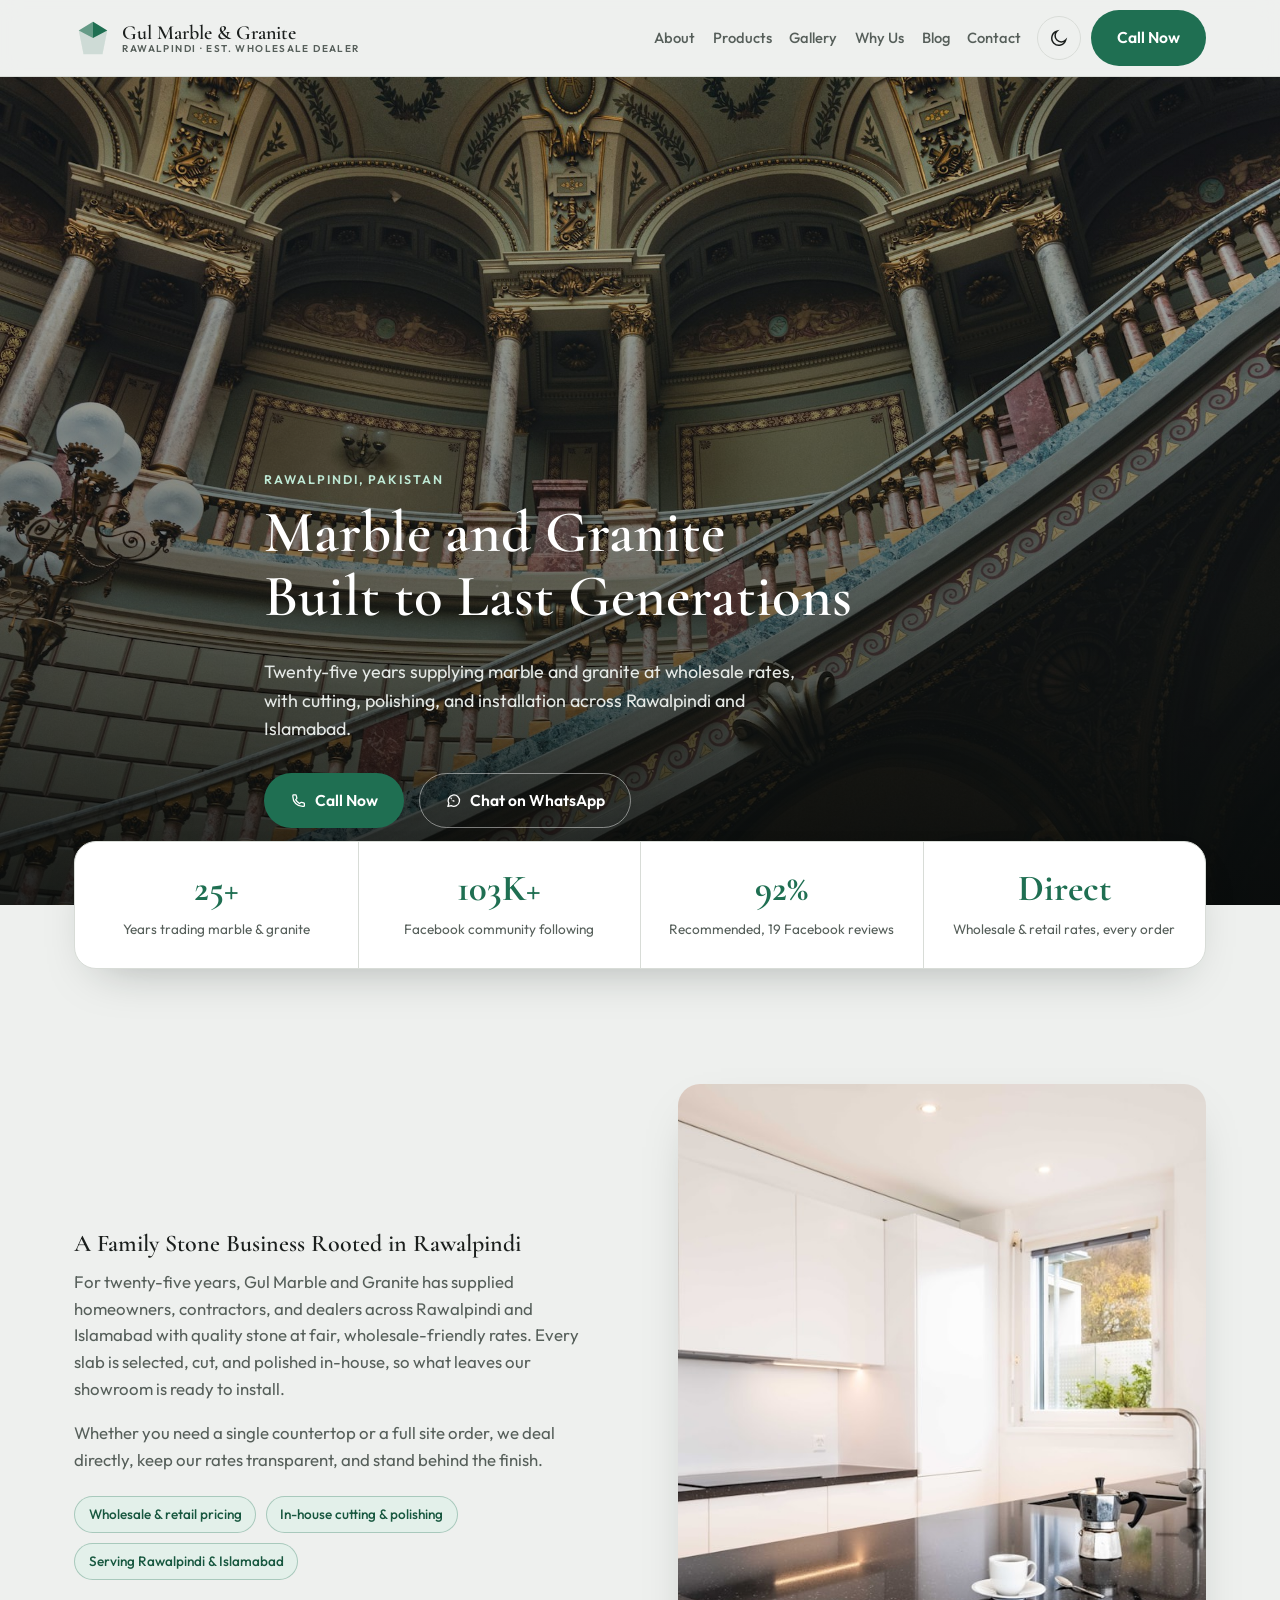
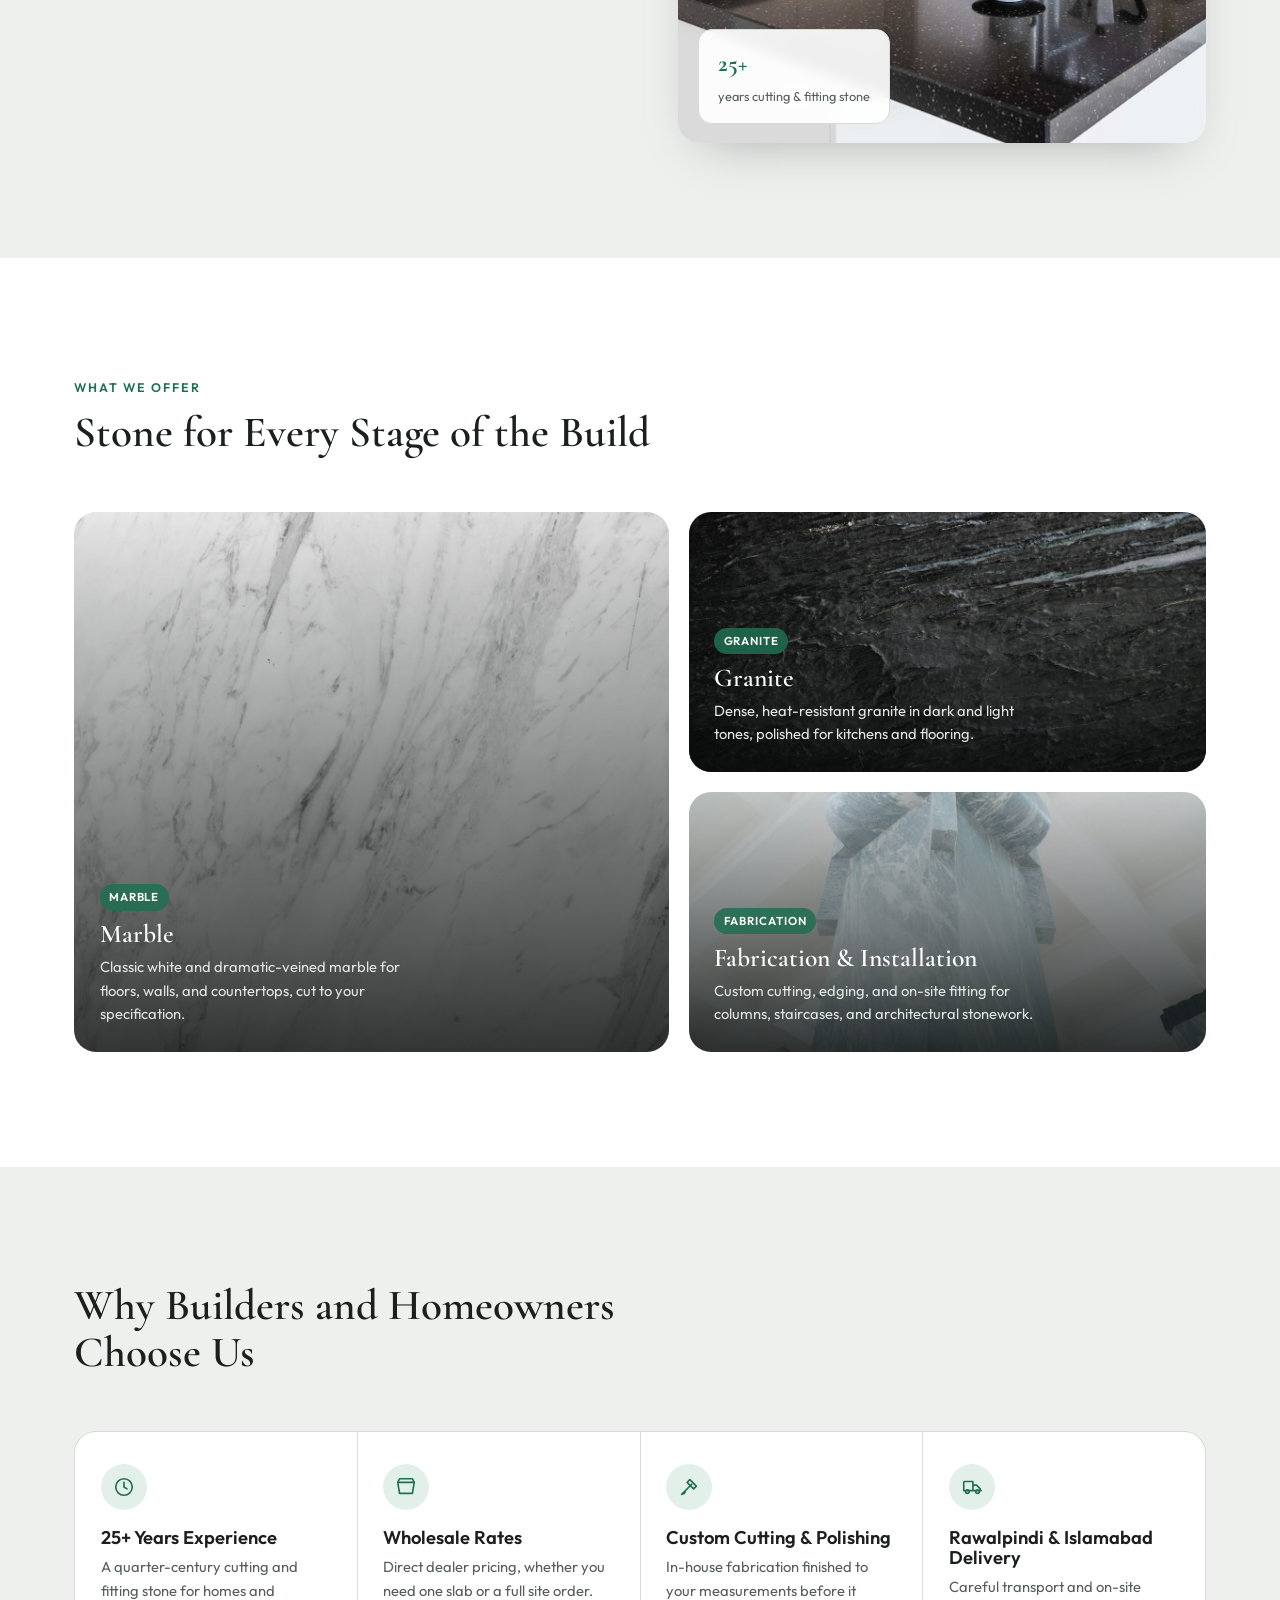
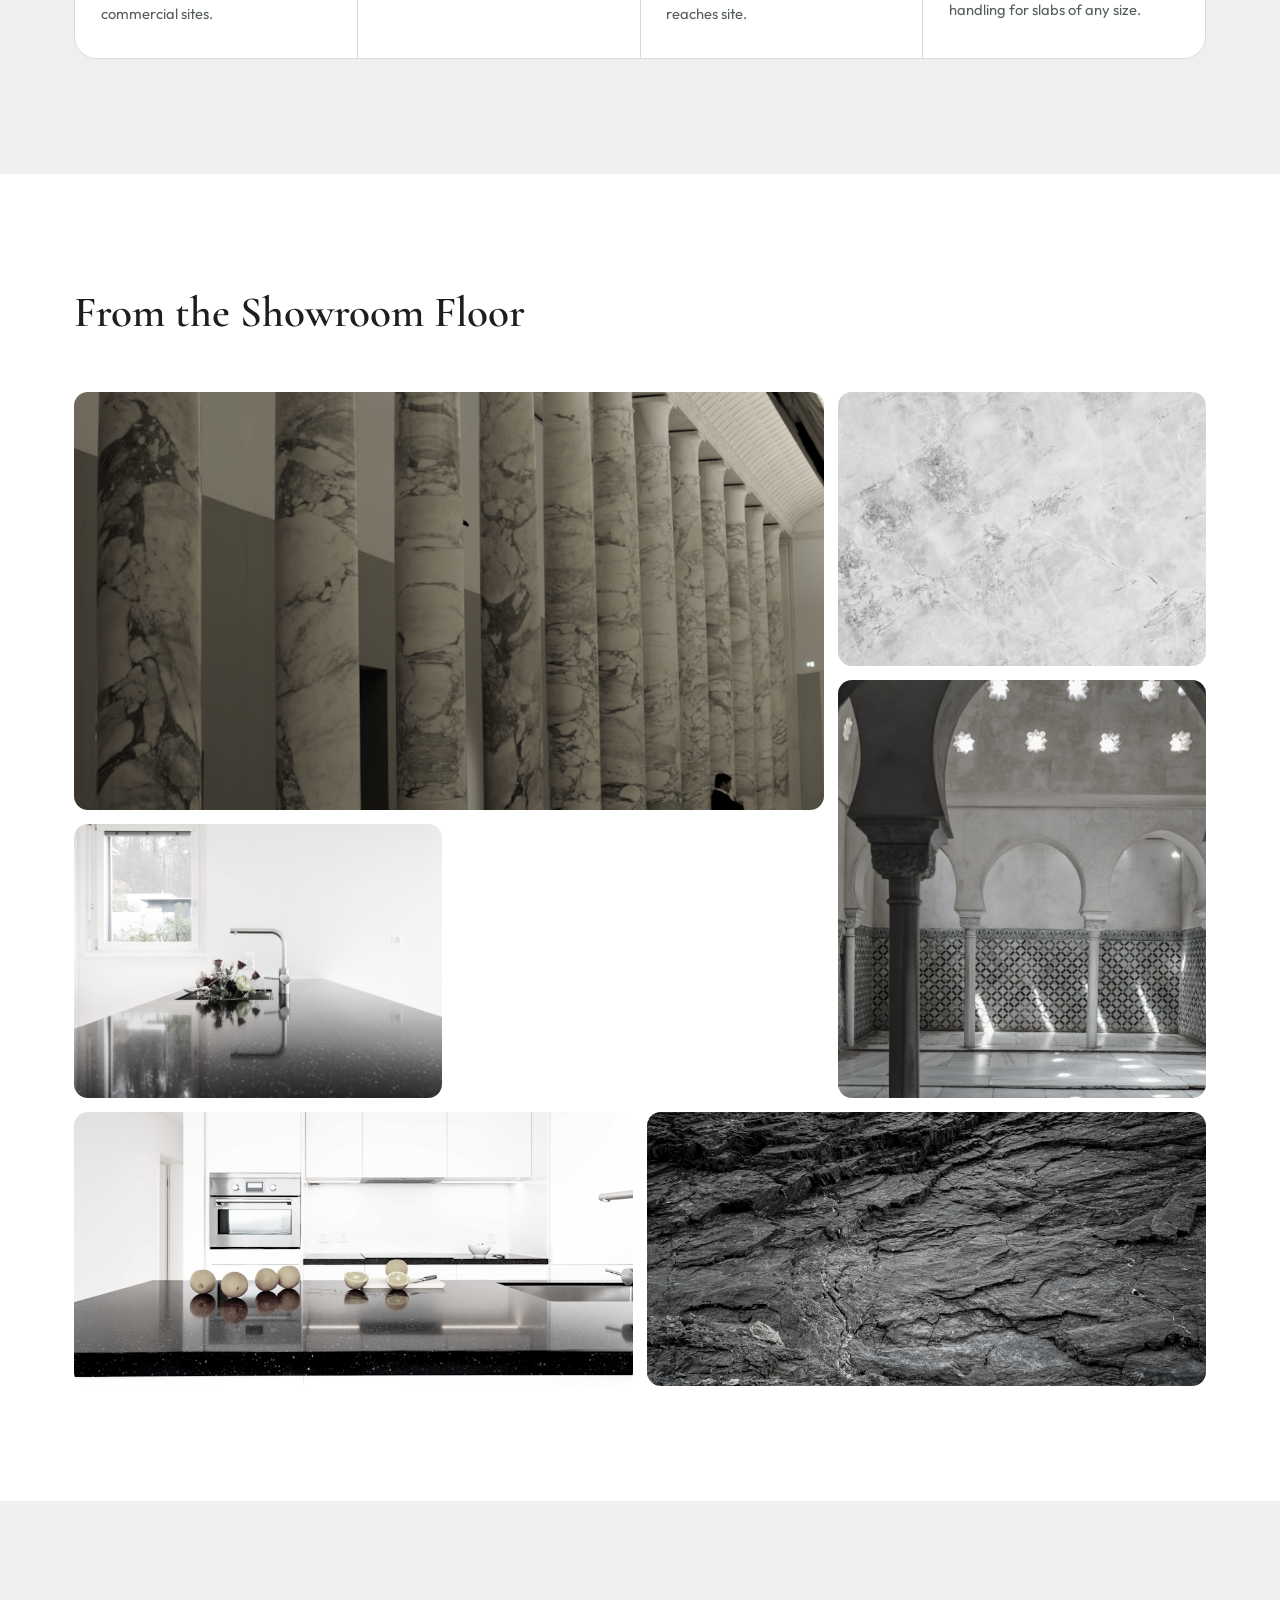
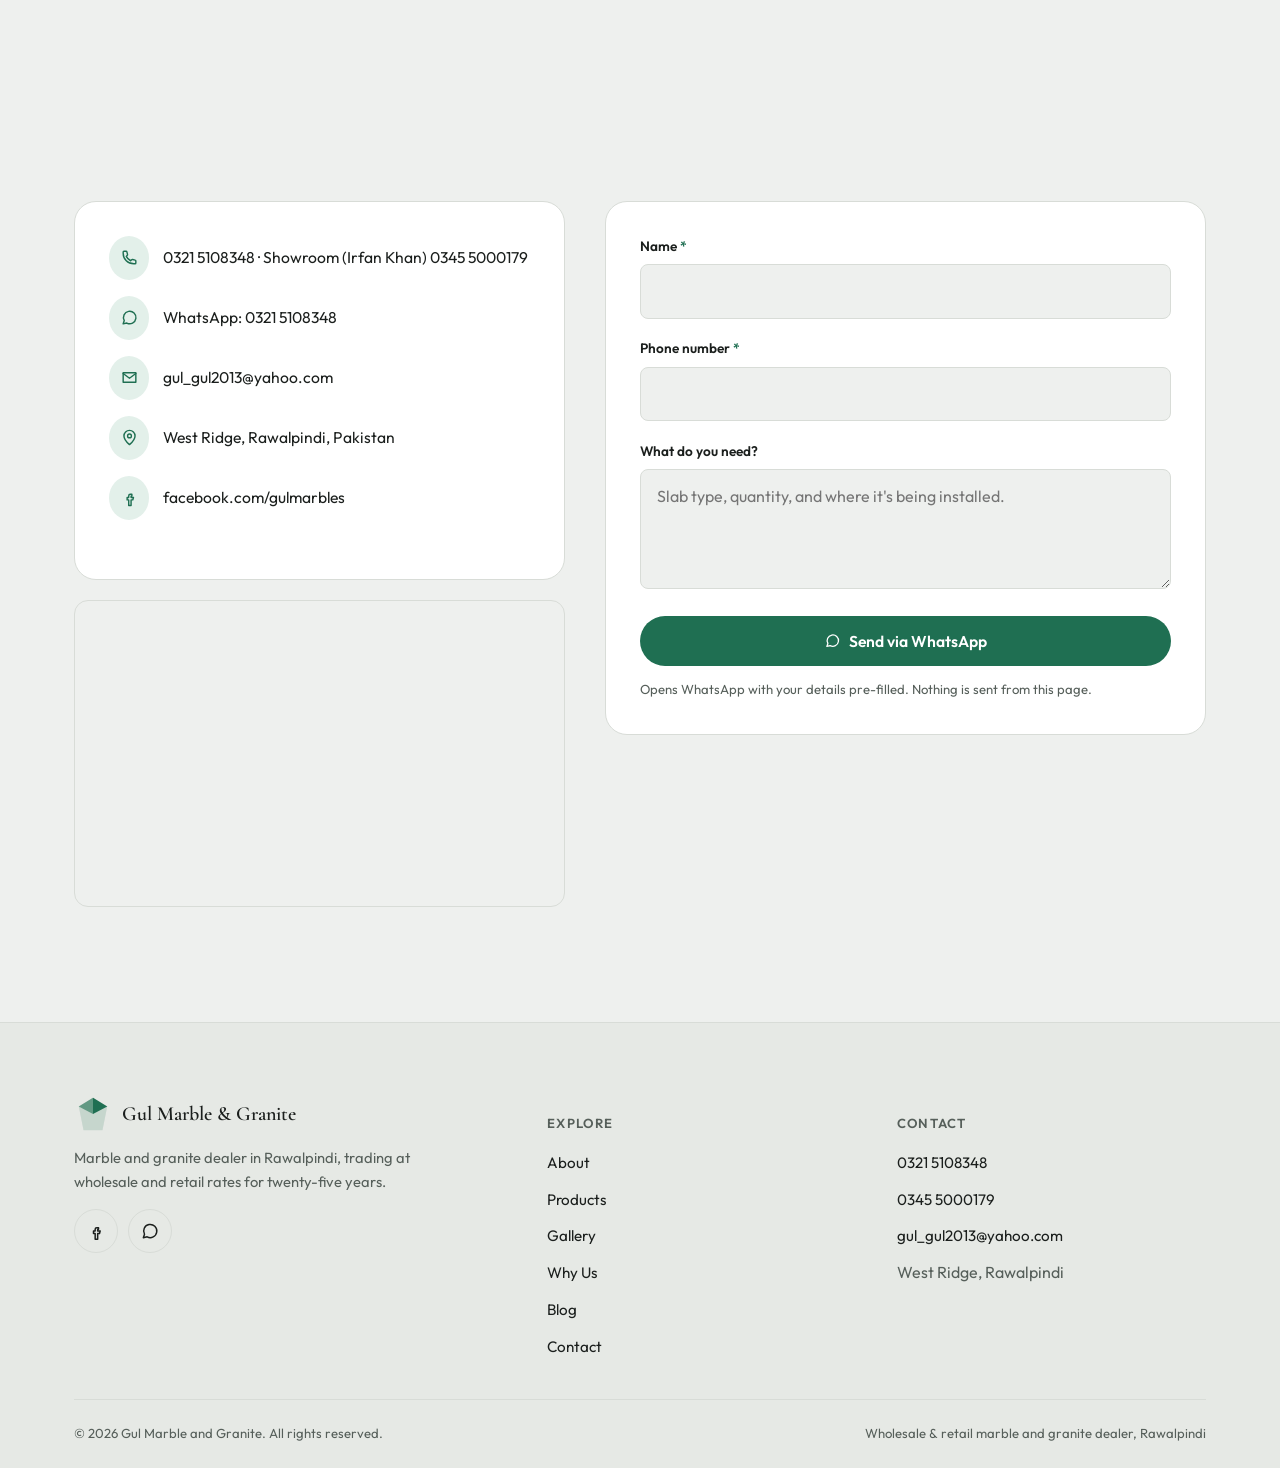
==== commit 1d767c06: "Add blog with buying and care guides New /blog/ section: a listing page plus three articles (marble " ====
--- a/index.html
+++ b/index.html
@@ -44,6 +44,7 @@
       <li><a href="#products">Products</a></li>
       <li><a href="#gallery">Gallery</a></li>
       <li><a href="#why-us">Why Us</a></li>
+      <li><a href="/blog/">Blog</a></li>
       <li><a href="#contact">Contact</a></li>
     </ul>
 
@@ -65,6 +66,7 @@
       <li><a href="#products">Products</a></li>
       <li><a href="#gallery">Gallery</a></li>
       <li><a href="#why-us">Why Us</a></li>
+      <li><a href="/blog/">Blog</a></li>
       <li><a href="#contact">Contact</a></li>
     </ul>
     <div class="nav-actions" style="flex-direction:column; align-items:stretch;">
@@ -350,6 +352,7 @@
           <li><a href="#products">Products</a></li>
           <li><a href="#gallery">Gallery</a></li>
           <li><a href="#why-us">Why Us</a></li>
+          <li><a href="/blog/">Blog</a></li>
           <li><a href="#contact">Contact</a></li>
         </ul>
       </div>
--- a/assets/css/styles.css
+++ b/assets/css/styles.css
@@ -200,7 +200,7 @@
   display: flex;
   align-items: center;
   justify-content: space-between;
-  gap: 1.5rem;
+  gap: 1rem;
   height: 76px;
 }
 .brand{
@@ -242,11 +242,12 @@
 .nav-links{
   display: flex;
   align-items: center;
-  gap: 2rem;
+  gap: 1.1rem;
   list-style: none;
   margin: 0; padding: 0;
   font-weight: 500;
-  font-size: 0.95rem;
+  white-space: nowrap;
+  font-size: 0.92rem;
 }
 .nav-links a{
   color: var(--text-muted);
@@ -791,3 +792,144 @@
   .reveal{ opacity: 1; transform: none; transition: none; }
   .bento-card img, .gallery-item img, .btn, .icon-btn, .fab-whatsapp{ transition: none !important; }
 }
+
+/* ===================== Blog: page hero ===================== */
+.page-hero{
+  padding: clamp(56px, 8vw, 96px) 0 clamp(36px, 6vw, 60px);
+  background: var(--surface-2);
+  border-bottom: 1px solid var(--border);
+}
+.page-hero h1{ font-size: clamp(2rem, 4vw, 3rem); max-width: 22ch; }
+.page-hero p{ max-width: 58ch; font-size: 1.05rem; margin-bottom: 0; }
+
+.back-link{
+  display: inline-flex;
+  align-items: center;
+  gap: 0.4rem;
+  font-size: 0.88rem;
+  font-weight: 600;
+  color: var(--text-muted);
+  margin-bottom: 1.1rem;
+  min-height: 44px;
+}
+.back-link svg{ width: 16px; height: 16px; }
+.back-link:hover{ color: var(--accent); }
+
+.tag-pill{
+  display: inline-flex;
+  font-size: 0.72rem;
+  font-weight: 600;
+  letter-spacing: 0.08em;
+  text-transform: uppercase;
+  background: var(--accent-soft);
+  color: var(--accent-strong);
+  padding: 0.35em 0.8em;
+  border-radius: 999px;
+}
+
+/* ===================== Blog: listing grid ===================== */
+.blog-grid{
+  display: grid;
+  grid-template-columns: repeat(3, 1fr);
+  gap: 28px;
+}
+.blog-card{
+  background: var(--surface);
+  border: 1px solid var(--border);
+  border-radius: var(--radius-lg);
+  overflow: hidden;
+  display: flex;
+  flex-direction: column;
+  transition: transform var(--dur-med) var(--ease-out), box-shadow var(--dur-med) var(--ease-out);
+}
+.blog-card:hover{ transform: translateY(-4px); box-shadow: var(--shadow); }
+.blog-card-media{ aspect-ratio: 16/10; overflow: hidden; }
+.blog-card-media img{
+  width: 100%; height: 100%; object-fit: cover;
+  transition: transform var(--dur-slow) var(--ease-out);
+}
+.blog-card:hover .blog-card-media img{ transform: scale(1.06); }
+.blog-card-body{ padding: 1.4rem 1.4rem 1.6rem; display: flex; flex-direction: column; flex: 1; }
+.blog-meta{
+  font-size: 0.8rem;
+  color: var(--text-muted);
+  margin: 0.8rem 0 0.5rem;
+}
+.blog-card h3{ font-size: 1.3rem; margin-bottom: 0.5rem; }
+.blog-card h3 a{ color: inherit; }
+.blog-card h3 a:hover{ color: var(--accent); }
+.blog-card p{ font-size: 0.92rem; flex: 1; }
+.blog-card-link{
+  font-size: 0.88rem;
+  font-weight: 600;
+  color: var(--accent);
+  display: inline-flex;
+  align-items: center;
+  gap: 0.35rem;
+  margin-top: 0.5rem;
+  min-height: 44px;
+}
+.blog-card-link svg{ width: 16px; height: 16px; transition: transform var(--dur-fast) var(--ease-out); }
+.blog-card:hover .blog-card-link svg{ transform: translateX(3px); }
+
+@media (max-width: 900px){ .blog-grid{ grid-template-columns: 1fr 1fr; } }
+@media (max-width: 620px){ .blog-grid{ grid-template-columns: 1fr; } }
+
+/* ===================== Blog: article ===================== */
+.article{ padding: clamp(40px, 6vw, 72px) 0 clamp(64px, 8vw, 96px); }
+.article-header{ max-width: 720px; margin: 0 auto clamp(24px, 4vw, 40px); }
+.article-header h1{ font-size: clamp(1.9rem, 4vw, 2.8rem); }
+.article-cover{
+  border-radius: var(--radius-lg);
+  overflow: hidden;
+  margin: 0 auto clamp(28px, 4vw, 48px);
+  max-width: 900px;
+  aspect-ratio: 21/9;
+}
+.article-cover img{ width: 100%; height: 100%; object-fit: cover; }
+
+.prose{ max-width: 680px; margin: 0 auto; font-size: 1.05rem; line-height: 1.75; color: var(--text); }
+.prose h2{ font-size: 1.6rem; margin-top: 1.6em; }
+.prose p{ color: var(--text); margin-bottom: 1.3em; }
+.prose ul{ padding-left: 1.2em; margin-bottom: 1.3em; color: var(--text); }
+.prose li{ margin-bottom: 0.5em; }
+
+.callout{
+  background: var(--accent-soft);
+  border-left: 3px solid var(--accent);
+  border-radius: var(--radius-sm);
+  padding: 1.2rem 1.4rem;
+  margin: 1.8em 0;
+  font-size: 0.98rem;
+}
+.callout p:last-child{ margin-bottom: 0; }
+.callout strong{ color: var(--accent-strong); }
+
+.article-cta{
+  margin-top: 2.4em;
+  padding: 1.8rem;
+  background: var(--surface);
+  border: 1px solid var(--border);
+  border-radius: var(--radius-lg);
+  text-align: center;
+}
+.article-cta h3{ margin-bottom: 0.4em; }
+.article-cta .hero-ctas{ justify-content: center; margin-top: 1rem; }
+
+.more-posts{
+  max-width: 680px;
+  margin: clamp(40px, 6vw, 64px) auto 0;
+  padding-top: 2rem;
+  border-top: 1px solid var(--border);
+}
+.more-posts h4{
+  font-size: 0.82rem;
+  font-weight: 600;
+  letter-spacing: 0.1em;
+  text-transform: uppercase;
+  color: var(--text-muted);
+  margin-bottom: 1rem;
+}
+.more-posts ul{ list-style: none; padding: 0; margin: 0; display: flex; flex-direction: column; gap: 0.7rem; }
+.more-posts a{ font-weight: 600; display: flex; align-items: center; gap: 0.5rem; min-height: 44px; }
+.more-posts a:hover{ color: var(--accent); }
